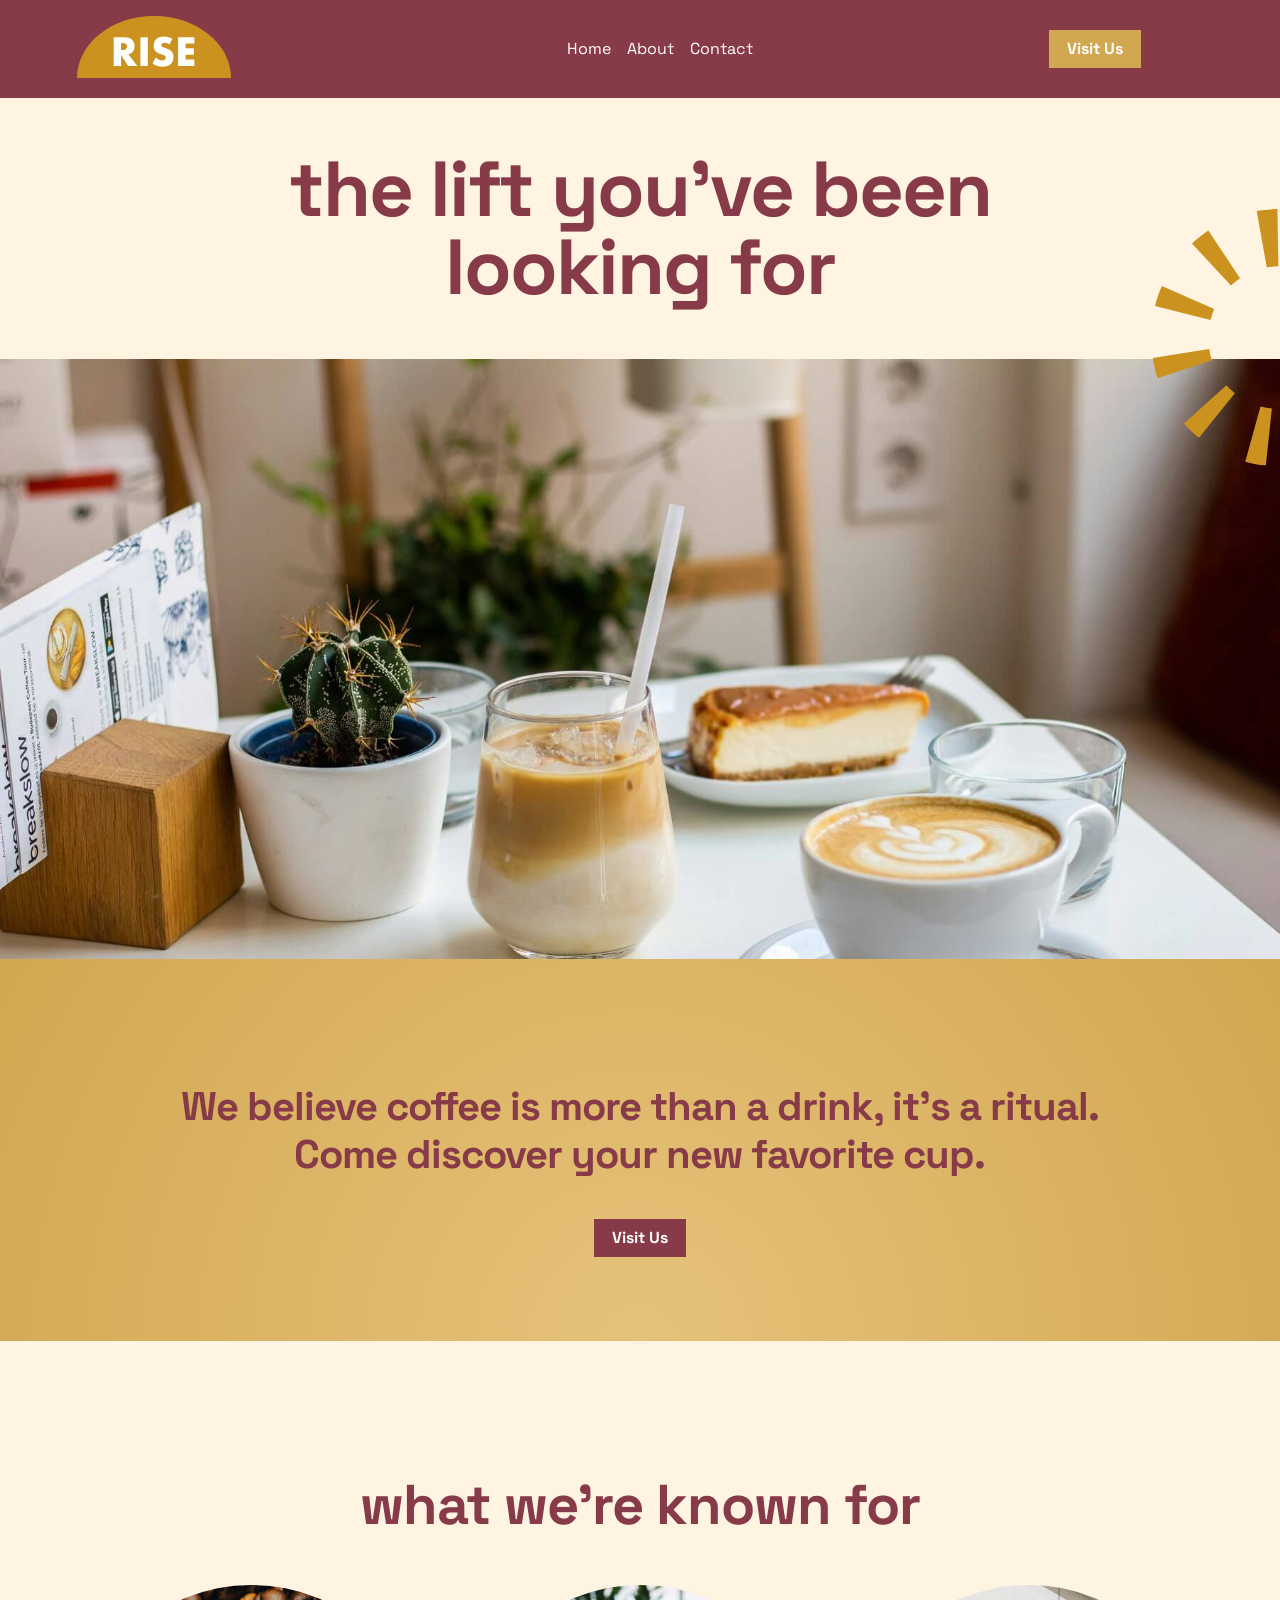
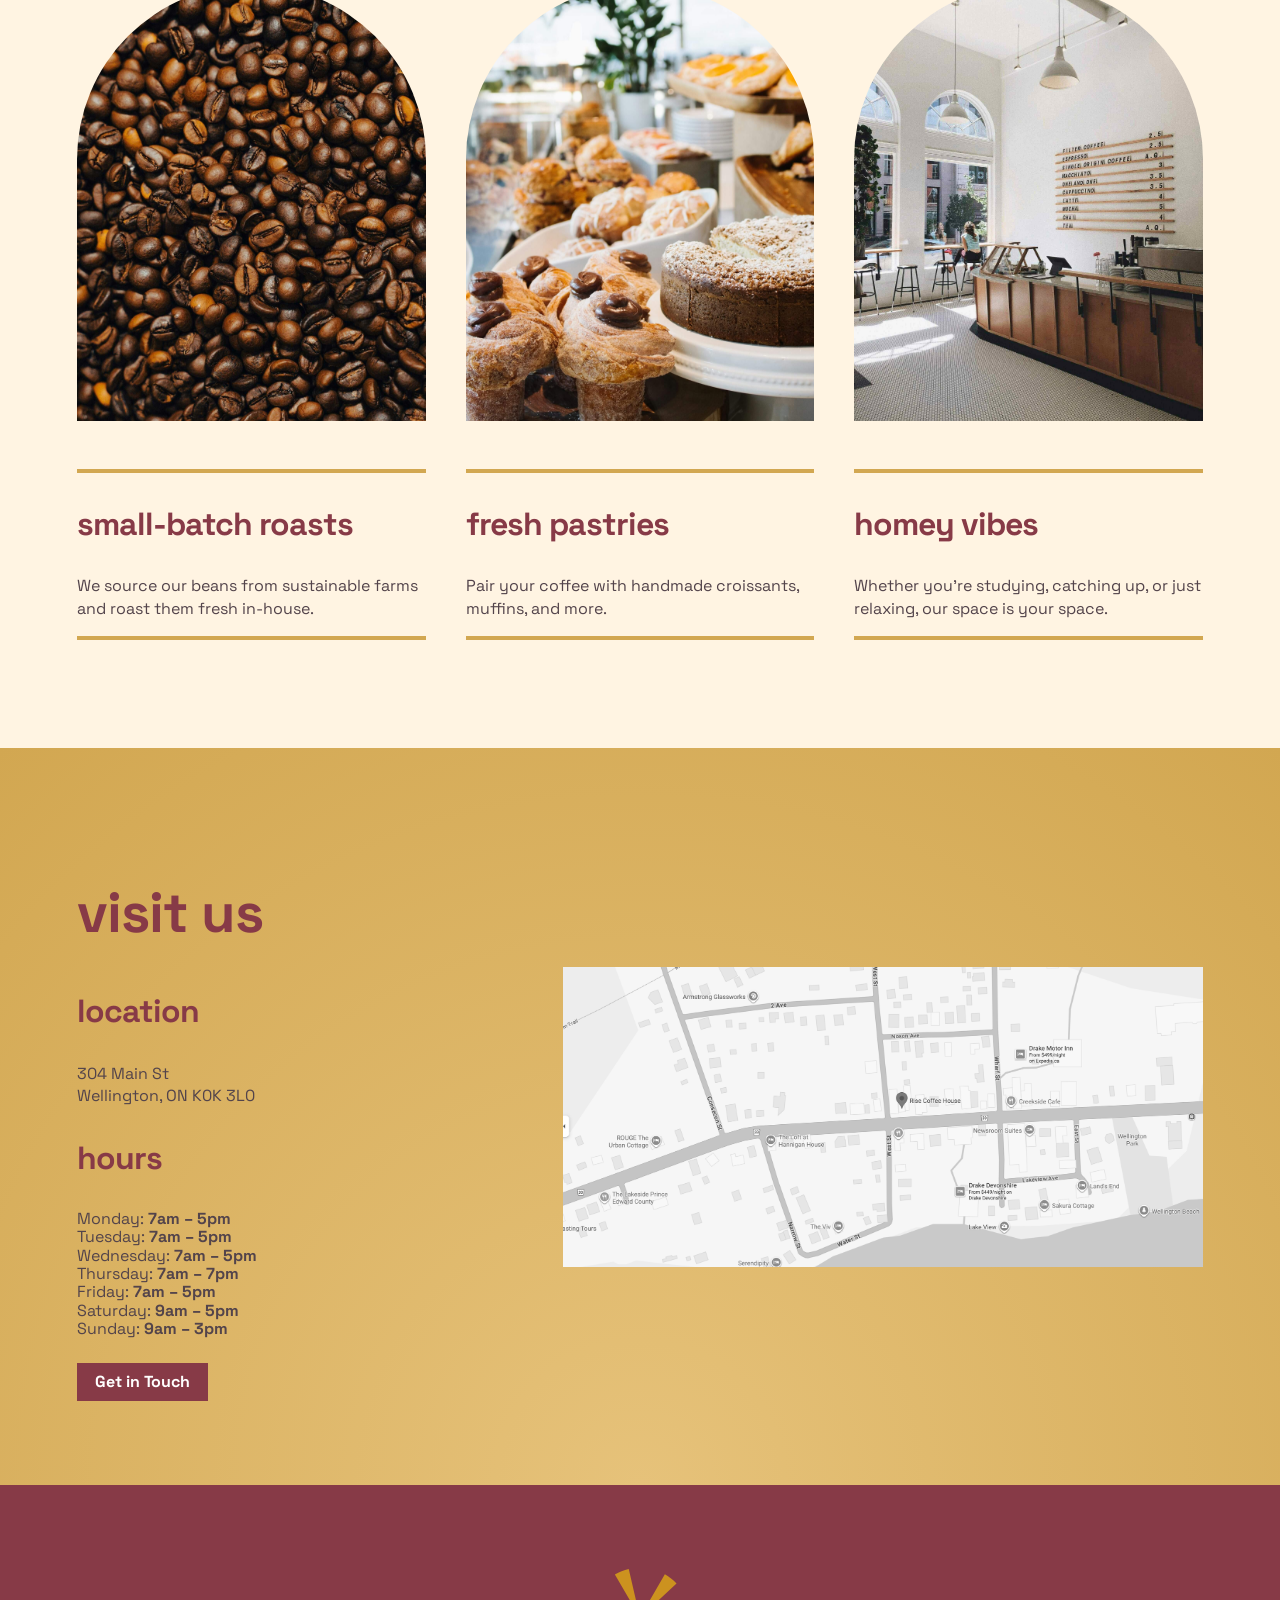
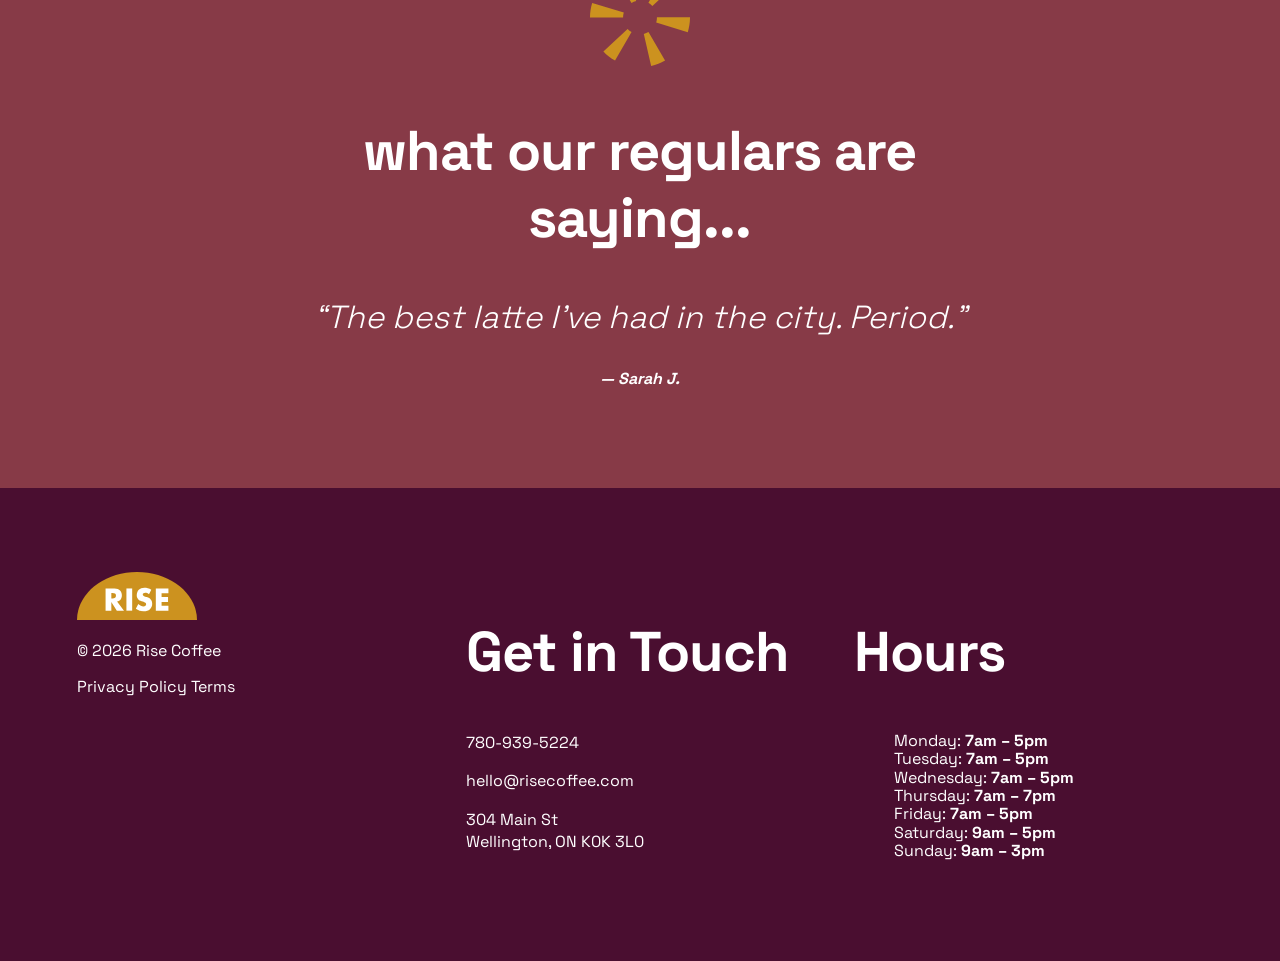
==== index.html @ 9a8814d3 "Merge branch 'main' of https://github.com/stedeo/DESN340-rise-coffee" ====
<!DOCTYPE html>
<html>

<head><!-- The head is a container for information ABOUT the page.
           Nothing in here appears on the page. The browser reads it, the visitor never sees it. -->

	<!-- Which character set to use. Leave this out and apostrophes turn into garbage. -->
	<meta charset="utf-8">
	<!-- Tells a phone to use its real width instead of pretending to be a desktop. -->
	<meta name="viewport" content="width=device-width, initial-scale=1">
	<!-- The browser tab text, and what Google shows in search results. Not a heading on the page. -->
	<title>Rise Coffee</title>

	<!-- STYLES: normalize first, then layout, then style.
	     General to specific. When two rules clash, the later one wins. -->
	<link rel="stylesheet" href="normalize.css"> <!-- Irons out browser default settings. -->
	<link rel="stylesheet" href="layout.css"> <!-- This controls our structure and layout. -->
	<link rel="stylesheet" href="style.css"> <!-- This is where we style the elements of the page. -->

	<!-- FONTS -->
	<link rel="preconnect" href="https://fonts.googleapis.com">
	<link rel="preconnect" href="https://fonts.gstatic.com" crossorigin>
	<link href="https://fonts.googleapis.com/css2?family=Space+Grotesk:wght@300..700&display=swap" rel="stylesheet">

</head>

<body><!-- The body holds everything the visitor actually SEES. -->

	<!-- HEADER: the strip along the top. It is the same on every page of the site,
	     which is why it lives outside <main>. -->
	<header>
		<!-- LOGO -->
		<div class="row row-justify-center row-align-center">
			<div class="col col-lg-2">
				<a href="index.html"><img src="images/rise-logo.svg" class="logo"></a>
			</div>

			<!-- NAVIGATION: a menu is a LIST of related links, so it is marked up as a ul with li inside.
		     CSS takes the bullets off later, but underneath it stays a list, because that is what it is. -->
			<div class="col col-lg-8 col-md-12 col-sm-12">
				<nav>
					<ul>
						<li><a class="nav-link" href="index.html">Home</a></li>
						<li><a class="nav-link" href="about.html">About</a></li>
						<li><a class="nav-link" href="contact.html">Contact</a></li>
					</ul>
				</nav>
			</div>

			<!-- The # in this href jumps to the element with id="visit" further down THIS page,
		     instead of opening a different page. -->
			<div class="col col-lg-2">
				<a class="visit-button" href="#visit">Visit Us</a>
			</div>
		</div>
	</header>

	<!-- MAIN: everything between the header and the footer. This is the part that is
	     actually THIS page. One <main> per page. -->
	<main>

		<!-- SECTION: one horizontal band of the page. Look at the mockup: every time the background colour changes, a new section starts. This page has five.

		     From here on, every section has the same four levels:
		         section  →  container  →  row  →  col
		     The section is the band. The container holds the width. The row makes its
		     children sit side by side. The columns are the things sitting side by side. -->

		<!-- HERO SECTION: the first thing a visitor sees.
		     One wide column, centred. 8 out of 12, pushed to the middle by row-justify-center. -->
		<section class="">
			<div class="container-full">
				<div class="row row-justify-center">
					<!-- DIV: a plain box with no meaning. The class is what gives it a job. -->
					<div class="col col-lg-8 col-md-12 col-sm-12 text-center">
						<!-- h1 is the most important heading on the page. Only ever one per page. -->
						<h1>the lift you’ve been looking for</h1>
					</div>
				</div><!-- row ends -->

				<div class="row">
					<div class="col col-lg-12">
						<!-- img has no closing tag. An image is a thing, not a container, so there is nothing to wrap around and nothing to close.						     
						 img-full makes it fill its column. Every image needs alt text. -->
						<div class="hero-img">
							<img src="images/rise-icon-1.svg" class="hero-icon" alt="">
						</div>
					</div>
				</div><!-- row ends -->
			</div><!-- container ends -->
		</section>


		<!-- FAVOURITE CUP SECTION: gold band in the mockup.
		     Same shape as the hero. One wide centred column, this time 10 of 12. -->
		<section class="section-padding background-gold">
			<div class="container">
				<div class="row row-justify-center">
					<div class="col col-lg-10 col-md-12 col-sm-12 text-center">
						<p class="paragraph-large">We believe coffee is more than a drink, it’s a ritual. Come discover
							your new favorite cup.</p>
						<a href="#visit" class="maroon-button">Visit Us</a>
					</div>
				</div><!-- row ends -->

			</div><!-- container ends -->
		</section>


		<!-- KNOWN FOR SECTION: the three cards.
		     Look at columns 1, 2 and 3 below. They are the SAME block written three times with different words. Write one, get it right, then copy it.

		     Two rows here: a full-width heading, then three equal columns.
		     Three columns of 4 add up to 12. They always add up to 12. -->
		<section class="section-padding">
			<div class="container">

				<!-- ROW -->
				<div class="row">
					<div class="col col-lg-12">
						<h2 class="text-center">what we’re known for</h2>
					</div>
				</div><!-- row ends -->

				<!-- ROW -->
				<div class="row">

					<!-- COLUMN 1 -->
					<div class="col col-lg-4 col-md-6 col-sm-12">
						<div class="card">
							<div class="card-img-wrap">
								<img src="images/rise-coffee-4.jpg" class="card-img" alt="Roasted coffee beans">
							</div>
							<div class="card-border">
							<h3>small-batch roasts</h3>
							<p>We source our beans from sustainable farms and roast them fresh in-house.</p>
							</div>
						</div>
					</div>

					<!-- COLUMN 2 -->
					<div class="col col-lg-4 col-md-6 col-sm-12">
						<div class="card">
							<div class="card-img-wrap">
								<img src="images/rise-coffee-5.jpg" class="card-img" alt="A tray of fresh pastries">
							</div>
							<div class="card-border">
								<h3>fresh pastries</h3>
								<p>Pair your coffee with handmade croissants, muffins, and more.</p>
							</div>
						</div>
					</div>

					<!-- COLUMN 3 -->
					<div class="col col-lg-4 col-md-6 col-sm-12">
						<div class="card">
							<div class="card-img-wrap">
								<img src="images/rise-coffee-2.jpg" class="card-img" alt="The cafe seating area">
							</div>
							<div class="card-border">
								<h3>homey vibes</h3>
								<p>Whether you’re studying, catching up, or just relaxing, our space is your space.</p>
							</div>
						</div>
					</div>

				</div><!-- row ends -->

			</div><!-- container ends -->
		</section>


		<!-- VISIT US SECTION. The id="visit" is what the Visit Us buttons jump to.
		     An id can only be used once per page. A class can be used as often as you like.

		     Two UNEQUAL columns this time: 5 and 7. Still adds up to 12.
		     row-align-center lines them up vertically in the middle of each other. -->
		<section id="visit" class="section-padding background-gold">
			<div class="container">

				<!-- ROW -->
				<div class="row row-align-center">

					<!-- COLUMN 1: the details -->
					<div class="col col-lg-5 col-md-12 col-sm-12">
						<h2>visit us</h2>

						<h3>location</h3>
						<p>304 Main St<br>Wellington, ON K0K 3L0</p>

						<!-- Opening hours are a list of related items, so: another ul.
						     Same two tags as the navigation, doing a completely different job. -->
						<h3>hours</h3>
						<ul class="hours">
							<li>Monday: <strong>7am – 5pm</strong></li>
							<li>Tuesday: <strong>7am – 5pm</strong></li>
							<li>Wednesday: <strong>7am – 5pm</strong></li>
							<li>Thursday: <strong>7am – 7pm</strong></li>
							<li>Friday: <strong>7am – 5pm</strong></li>
							<li>Saturday: <strong>9am – 5pm</strong></li>
							<li>Sunday: <strong>9am – 3pm</strong></li>
						</ul>
						<div class="button-margin">
							<a href="#visit" class="maroon-button">Get in Touch</a>
						</div>
					</div>

					<!-- COLUMN 2: the map -->
					<div class="col col-lg-7 col-md-12 col-sm-12">
						<img src="images/map.png" class="img-full" alt="Map showing the location of Rise Coffee">
					</div>

				</div><!-- row ends -->

			</div><!-- container ends -->
		</section>


		<!-- TESTIMONIALS SECTION: maroon band in the mockup.
		     text-white goes on EACH element that needs it, not on the section.
		     A colour inherited from a parent loses to a rule that targets the element directly, and h2 already has a colour of its own. -->
		<section class="section-padding background-maroon-light">
			<div class="container">

				<!-- ROW -->
				<div class="row row-justify-center">
					<div class="col col-lg-8 col-md-12 col-sm-12 text-center">
						<!-- Decorative image, so alt is empty. A screen reader skips it. -->
						<img src="images/rise-icon-2.svg" style="width: 100px" alt="">
						<h2 class="text-white">what our regulars are saying...</h2>
						<p class="text-white quote-text">“The best latte I’ve had in the city. Period.”</p>
						<p class="text-white quote-author">— Sarah J.</p>
					</div>
				</div><!-- row ends -->

			</div><!-- container ends -->
		</section>

	</main>


	<!-- FOOTER: three equal columns. Same shape as the known for section,
	     4 + 4 + 4 = 12. The footer sits outside <main> because it repeats
	     on every page, exactly like the header. -->
	<footer class="section-padding background-maroon">
		<div class="container">

			<!-- ROW -->
			<div class="row">

				<!-- COLUMN 1 -->
				<div class="col col-lg-4 col-md-6 col-sm-12">
					<a href="index.html"><img src="images/rise-logo.svg" style="width:120px;" alt="rise logo"></a>
					<p class="text-white">© 2026 Rise Coffee</p>
					<a href="#" class="nav-link">Privacy Policy</a>
					<a href="#" class="nav-link">Terms</a>
				</div>

				<!-- COLUMN 2 -->
				<div class="col col-lg-4 col-md-6 col-sm-12">
					<h2 class="text-white">Get in Touch</h2>
					<p class="text-white">780-939-5224</p>
					<p class="text-white">hello@risecoffee.com</p>
					<p class="text-white">304 Main St<br>Wellington, ON K0K 3L0</p>
				</div>

				<!-- COLUMN 3 -->
				<div class="col col-lg-4 col-md-6 col-sm-12">
					<h2 class="text-white">Hours</h2>
					<ul>
						<li class="text-white">Monday: <strong>7am – 5pm</strong></li>
						<li class="text-white">Tuesday: <strong>7am – 5pm</strong></li>
						<li class="text-white">Wednesday: <strong>7am – 5pm</strong></li>
						<li class="text-white">Thursday: <strong>7am – 7pm</strong></li>
						<li class="text-white">Friday: <strong>7am – 5pm</strong></li>
						<li class="text-white">Saturday: <strong>9am – 5pm</strong></li>
						<li class="text-white">Sunday: <strong>9am – 3pm</strong></li>
					</ul>
				</div>

			</div><!-- row ends -->

		</div><!-- container ends -->
	</footer>

</body>

</html>
---- layout.css ----
/* CONTAINER */
.container {
    display: block;
    width: 88%;
    max-width: 1400px;
    margin: 0 auto;
}

.container-full {
    display: block;
    width: 100%;
    overflow: hidden;
}

/* ROW */
.row {
    display: flex;
    flex-wrap: wrap;
    align-items: stretch;
    margin: 0px -20px;
}

.row-justify-center {
    justify-content: center;
}

.row-justify-end {
    justify-content: flex-end;
}

.row-justify-between {
    justify-content: space-between;
}

.row-align-end {
    align-items: flex-end;
}

.row-align-center {
    align-items: center;
}

/* COLUMN */
.col {
    flex-grow: 1;
    flex-shrink: 1;
    flex-basis: 0%;
    padding: 0px 20px;
}

.col-lg-1 {
    max-width: 8.33%;
}

.col-lg-2 {
    max-width: 16.67%;
}

.col-lg-3 {
    max-width: 25%;
}

.col-lg-4 {
    max-width: 33.33%;
}

.col-lg-5 {
    max-width: 41.67%;
}

.col-lg-6 {
    max-width: 50%;
}

.col-lg-7 {
    max-width: 58.33%;
}

.col-lg-8 {
    max-width: 66.67%;
}

.col-lg-9 {
    max-width: 75%;
}

.col-lg-10 {
    max-width: 83.33%;
}

.col-lg-11 {
    max-width: 91.67%;
}

.col-lg-12 {
    max-width: 100%;
}

/* UTILITIES */
.section-padding {
    padding: 84px 0px;
}

.text-center {
    text-align: center;
}

.text-right {
    text-align: right;
}

.text-left {
    text-align: left;
    ;
}

.img-full {
    display: block;
    width: 100%
}

.button-margin {
    margin-top: 24px;
}


/* ============================================
   TABLET   481 to 768
   ============================================ */

@media screen and (max-width: 768px) and (min-width: 481px) {

    .col-md-1 {
        flex-basis: 8.33%;
        max-width: 8.33%;
    }

    .col-md-2 {
        flex-basis: 16.67%;
        max-width: 16.67%;
    }

    .col-md-3 {
        flex-basis: 25.00%;
        max-width: 25.00%;
    }

    .col-md-4 {
        flex-basis: 33.33%;
        max-width: 33.33%;
    }

    .col-md-5 {
        flex-basis: 41.67%;
        max-width: 41.67%;
    }

    .col-md-6 {
        flex-basis: 50.00%;
        max-width: 50.00%;
    }

    .col-md-7 {
        flex-basis: 58.33%;
        max-width: 58.33%;
    }

    .col-md-8 {
        flex-basis: 66.67%;
        max-width: 66.67%;
    }

    .col-md-9 {
        flex-basis: 75.00%;
        max-width: 75.00%;
    }

    .col-md-10 {
        flex-basis: 83.33%;
        max-width: 83.33%;
    }

    .col-md-11 {
        flex-basis: 91.67%;
        max-width: 91.67%;
    }

    .col-md-12 {
        flex-basis: 100%;
        max-width: 100%;
    }

}

/* ============================================
   SMARTPHONE   480 and below
   Written after the tablet block, so it wins.
   ============================================ */

@media screen and (max-width: 480px) {

    .col-sm-1 {
        flex-basis: 8.33%;
        max-width: 8.33%;
    }

    .col-sm-2 {
        flex-basis: 16.67%;
        max-width: 16.67%;
    }

    .col-sm-3 {
        flex-basis: 25.00%;
        max-width: 25.00%;
    }

    .col-sm-4 {
        flex-basis: 33.33%;
        max-width: 33.33%;
    }

    .col-sm-5 {
        flex-basis: 41.67%;
        max-width: 41.67%;
    }

    .col-sm-6 {
        flex-basis: 50.00%;
        max-width: 50.00%;
    }

    .col-sm-7 {
        flex-basis: 58.33%;
        max-width: 58.33%;
    }

    .col-sm-8 {
        flex-basis: 66.67%;
        max-width: 66.67%;
    }

    .col-sm-9 {
        flex-basis: 75.00%;
        max-width: 75.00%;
    }

    .col-sm-10 {
        flex-basis: 83.33%;
        max-width: 83.33%;
    }

    .col-sm-11 {
        flex-basis: 91.67%;
        max-width: 91.67%;
    }

    .col-sm-12 {
        flex-basis: 100%;
        max-width: 100%;
    }

}
---- style.css ----
/* GLOBAL STYLES */
html {
    box-sizing: border-box;
}

*,
*:before,
*:after {
    box-sizing: inherit;
}

body {
    font-family: "Space Grotesk", sans-serif;
    color: #53444B;
    background-color: #FFF4E2;
}

header {
    background-color: #873A47;
    padding: 16px 6%;
}

/* BACKGROUND */
.background-gold {
    background-image: radial-gradient(circle at 50% 100%, #E6C27A, #D2A751);
    /*background-color: #D2A751;*/
}

.background-maroon-light {
    background-color: #873A47;
}

.background-maroon-dark {
    background-color: #4A0E30;
}

.text-white {
    color: white;
}

/* FONTS */
h1 {
    font-size: 78px;
    line-height: 100%;
    font-weight: 700;
    letter-spacing: -2px;
    color: #873A47
}

h2 {
    font-size: 56px;
    line-height: 120%;
    font-weight: 700;
    letter-spacing: -1px;
    color: #873A47
}

h3 {
    font-size: 32px;
    line-height: 120%;
    font-weight: 700;
    letter-spacing: -1px;
    color: #873A47
}

p {
    font-size: 16px;
    line-height: 140%;
    font-weight: 400;
    color: #53444B;
}

.quote-text {
    font-size: 32px;
    font-style: italic;
    line-height: 120%;
    font-weight: 300;
    letter-spacing: -2%;
}

.quote-author {
    font-size: 16px;
    font-style: italic;
    line-height: 120%;
    font-weight: bold;
    letter-spacing: 14%;
}

/* NAVIGATION */
nav,
li {
    list-style: none;
    padding-left: 0;
}

.hamburger { 
    display: none;
    width: 32px;
    height: 24px;
    flex-direction: column;
    justify-content: space-between;
}

.hamburger-bar {
    width: 100%;
    height: 4px;
    background-color: #ffffff;
    border-radius: 2px;
}

/* this is targeting the list items in navigation*/
nav ul {
    display: flex;
    justify-content: center;
    gap: 16px;
}

.nav-link {
    color: #ffffff;
    text-decoration: none;
}

.paragraph-large {
    font-size: 40px;
    line-height: 120%;
    font-weight: 700;
    letter-spacing: -1px;
    color: #873A47;
}

.visit-button {
    text-decoration: none;
    display: inline-block;
    font-size: 16px;
    background-color: #D2A751;
    font-weight: 700;
    padding: 10px 18px;
    color: #FFFFFF;
    white-space: nowrap;
}

.visit-button:hover {
    background-color: #E6C27A;
}

.maroon-button {
    text-decoration: none;
    display: inline-block;
    font-size: 16px;
    background-color: #873A47;
    font-weight: 700;
    padding: 10px 18px;
    color: #FFFFFF;
}

.maroon-button:hover {
    background-color: #4A0E30;
}

footer {
    background-color: #4A0E30;
}

.footer h3,
.footer p,
.footer ul,
.footer a {
    text-decoration: none;
}

.hours {
    text-decoration: none;
    padding-left: 0px;
}

.footer p,
.footer ul {
    font-size: 14px;
    line-height: 180%;
}

.horizontal-line {
    width: 100%;
    height: 4px;
    background-color: #D2A751;
}

.card {
    display: flex;
    flex-direction: column;
    height: 100%;
    gap: 24px;
    flex-grow: 1;
}

.card-border {
    border-top: solid 4px #D2A751;
    border-bottom: solid 4px #D2A751;
    margin: 24px 0;
    flex-grow: 1;
}

/* IMAGES*/
.card-img-wrap {
    width: 100%;
    aspect-ratio: 4/5;
    border-radius: 200px 200px 0px 0px;
    overflow: hidden;
}

.card-img-wrap2 {
    width: 100%;
    aspect-ratio: 4/5;
    border-radius: 300px 300px 0px 0px;
    overflow: hidden;
}

.card-img {
    width: 100%;
    height: 100%;
    object-fit: cover;
}

.hero-img {
    position: relative;
    background-image: url(images/rise-coffee-1.jpg);
    background-size: cover;
    background-repeat: no-repeat;
    height: 600px;
    z-index: 0;
}

.overflow-hidden {
    overflow: hidden;
}

.hero-img2 {
    position: relative;
    background-image: url(images/rise-coffee-2.jpg);
    background-position-y: -600px;
    background-size: cover;
    background-repeat: no-repeat;
    height: 580px;
    z-index: 0;
}

.hero-icon {
    position: absolute;
    width: 20%;
    top: -25%;
    right: -10%;
    transform: rotate(-2deg);
}

.hero-icon2 {
    position: absolute;
    width: 35%;
    bottom: -45%;
    left: -15%;
    transform: rotate(4deg);
}

/* FORM */
.contact-form {
    display: grid;
    grid-template-columns: 1fr 1fr;
    gap: 24px;
}

.input-text,
.input-message {
    width: 100%;
    border: 0;

}

.input-text {
    min-height: 32px;
}

.input-message {
    min-height: 100px;
}

.field-wide {
    grid-column: 1/3;
}

.form-submit {
    grid-column: 1/3;
    justify-self: start;
    border: none;
}

textarea {
    resize: none;
}

/* Tablet*/
@media screen and (max-width: 768px) and (min-width: 481px) {
    h1 {
        font-size: 56px;
    }

    h2 {
        font-size: 40px;
    }

    h3 {
        font-size: 28px;
    }

    .paragraph-large {
        font-size: 30px;
    }

    .section-padding {
        padding: 56px 0px;
    }

}

/* MOBILE   0 to 480 */
@media screen and (max-width: 480px) {
    h1 {
        font-size: 40px;
    }

    h2 {
        font-size: 32px;
    }

    h3 {
        font-size: 24px;
    }

    .paragraph-large {
        font-size: 24px;
    }

    .section-padding {
        padding: 40px 0px;
    }
}

/* DESKTOP */
@media screen and (max-width: 1440px) and (min-width: 1280px) {}

/* EXTRA-LARGE */
@media screen and (min-width: 1441px) {}
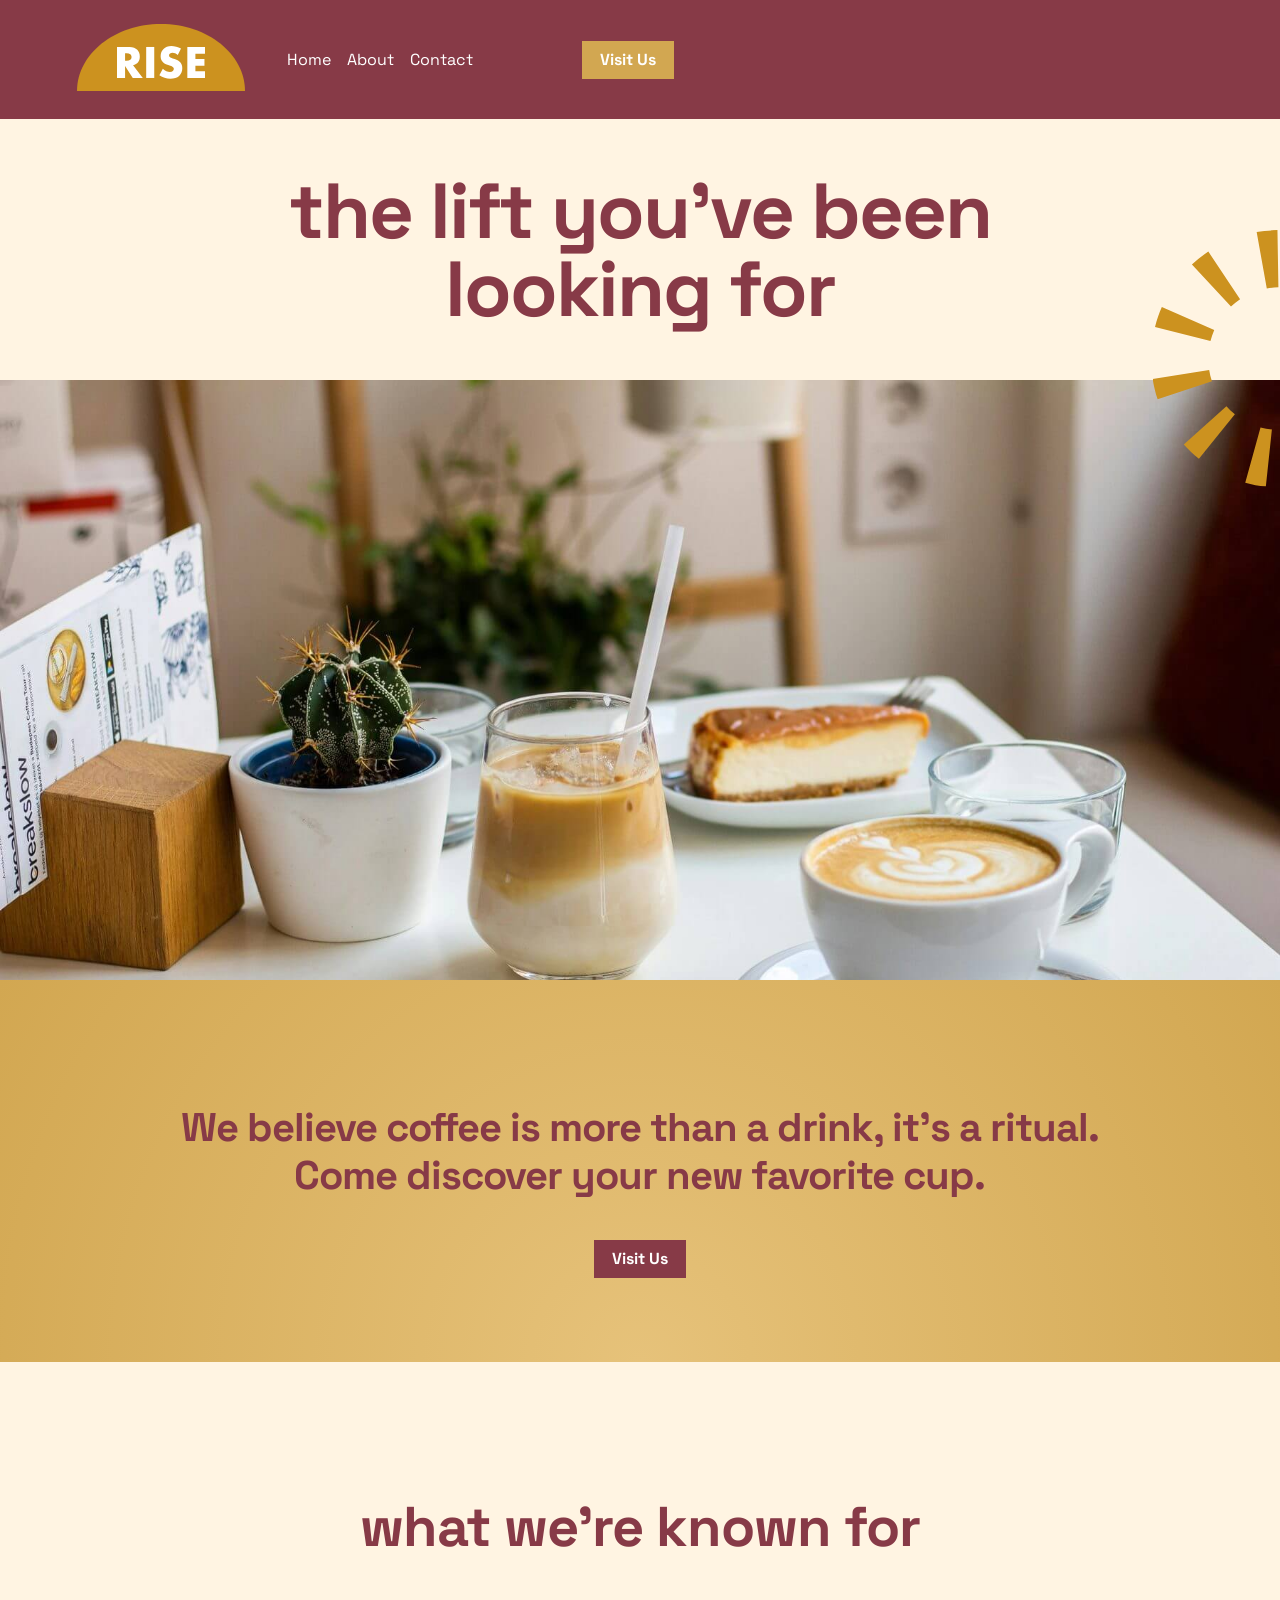
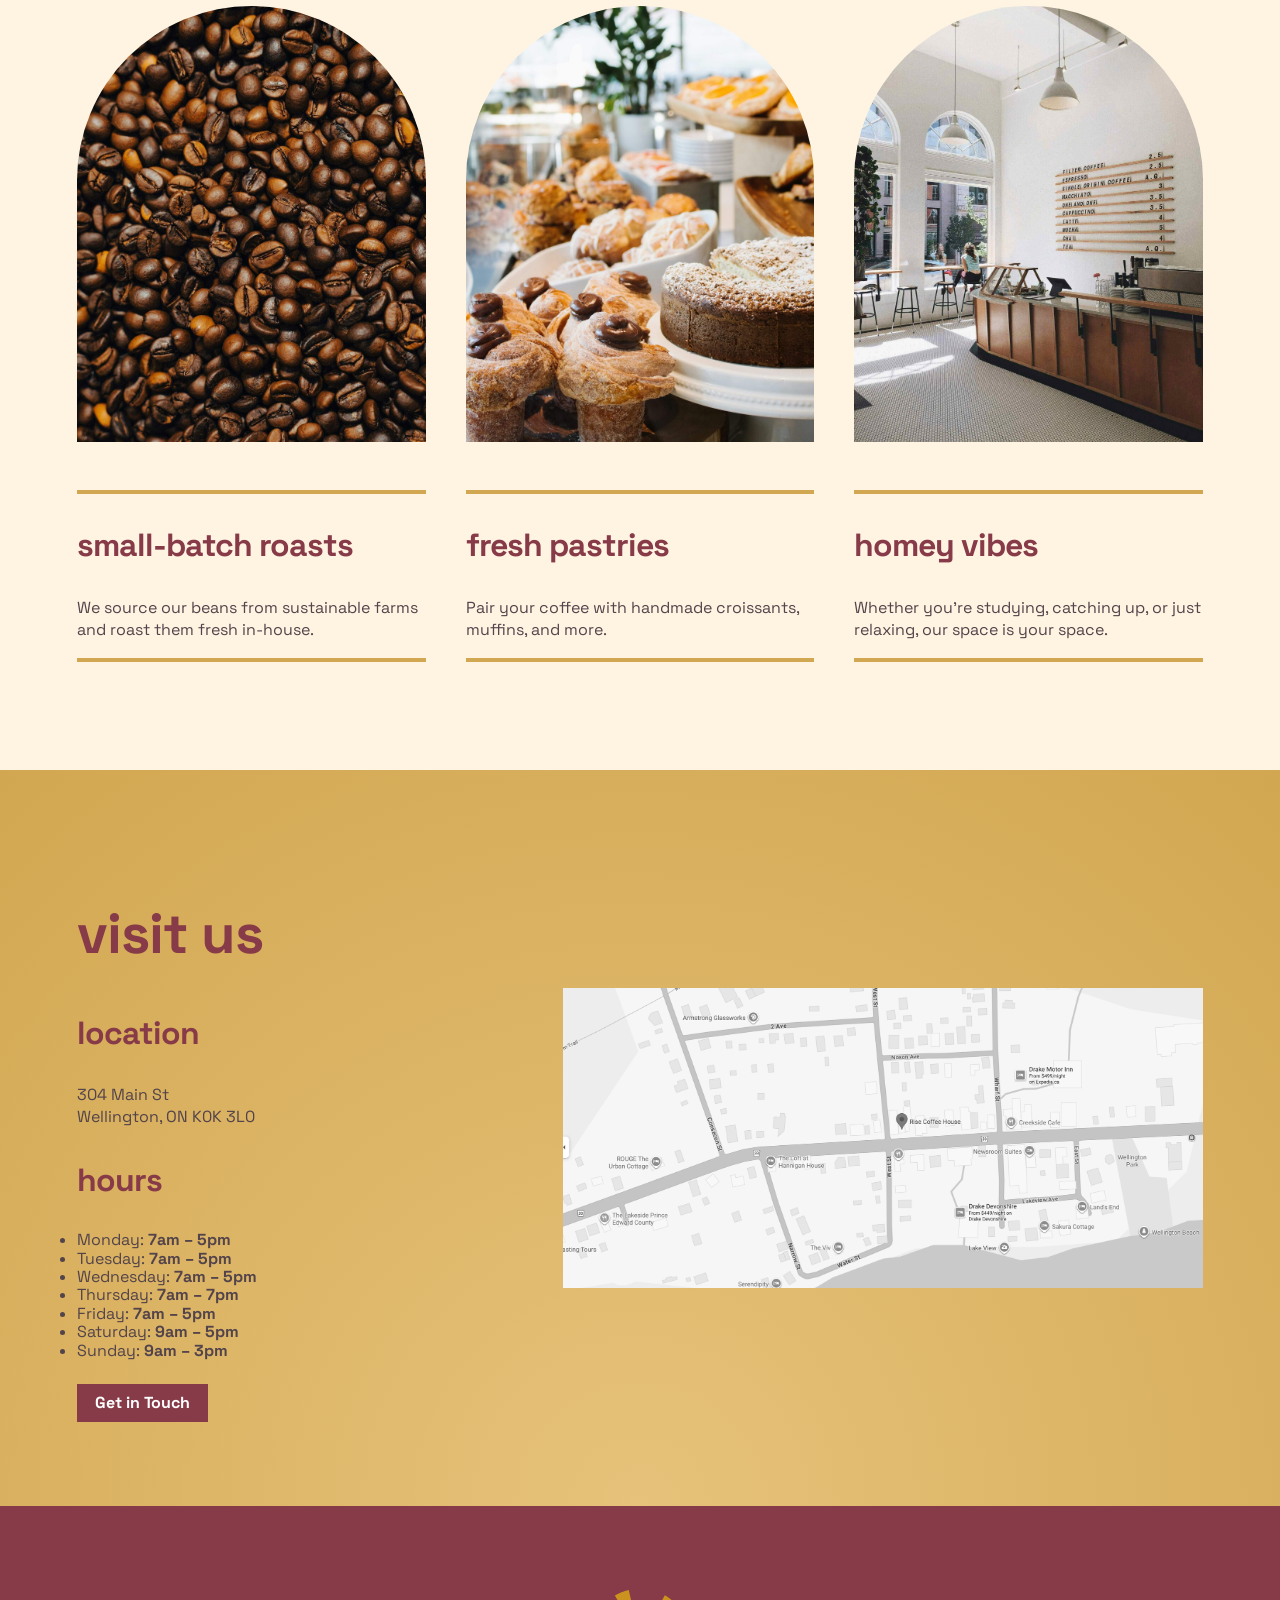
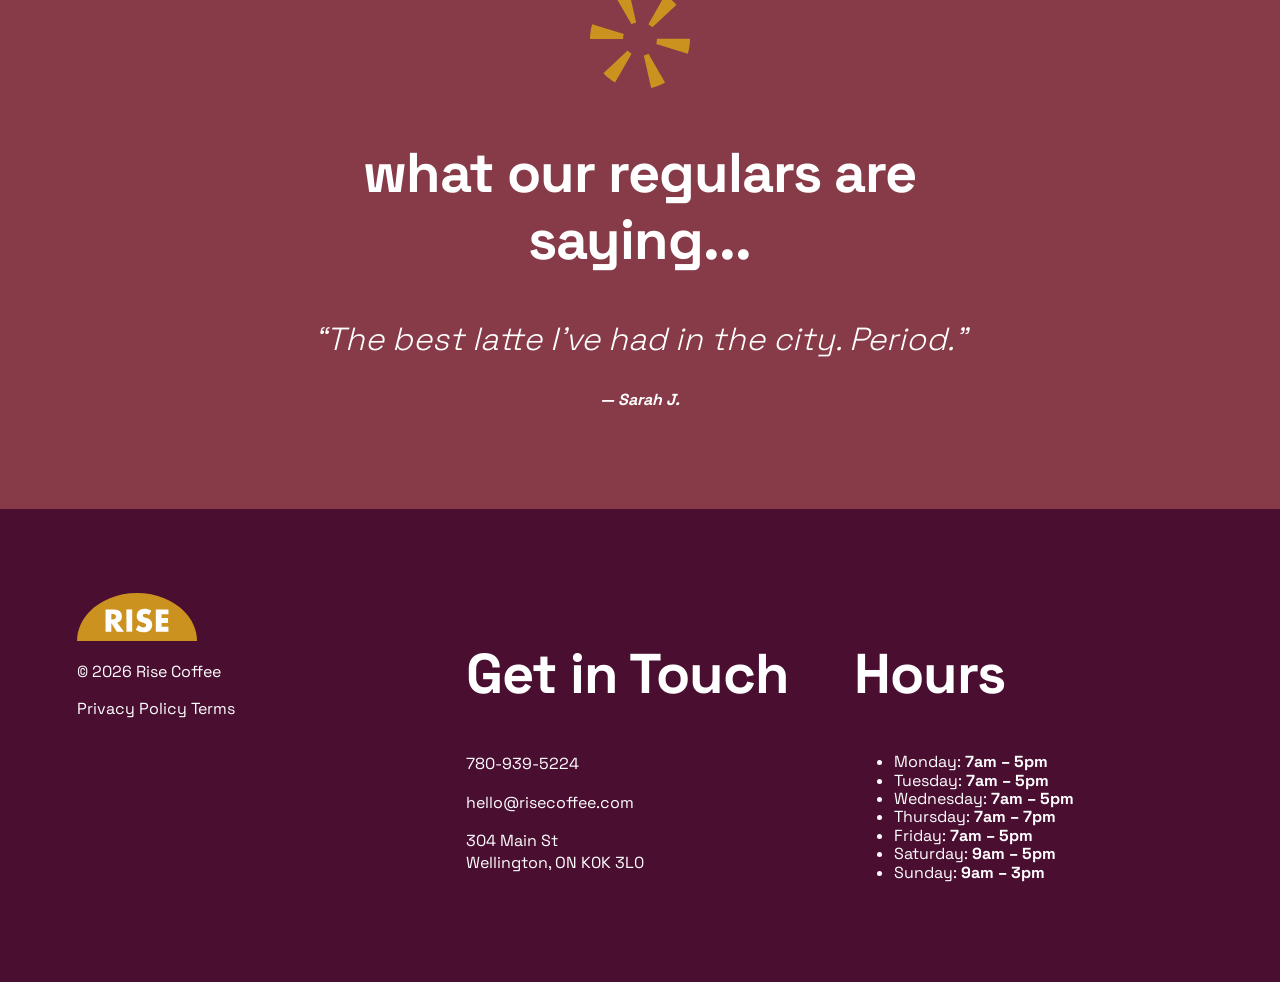
==== commit 1eea839b: "test" ====
--- a/index.html
+++ b/index.html
@@ -49,10 +49,17 @@
 
 			<!-- The # in this href jumps to the element with id="visit" further down THIS page,
 		     instead of opening a different page. -->
-			<div class="col col-lg-2">
-				<a class="visit-button" href="#visit">Visit Us</a>
+			<div class="col col-lg-2 col-sm-12">
+				<a class="nav-visit visit-button" href="#visit">Visit Us</a>
+				<div class="hamburger">
+					<div class="hamburger-bar"></div>
+					<div class="hamburger-bar"></div>
+					<div class="hamburger-bar"></div>
+				</div>
 			</div>
+
 		</div>
+
 	</header>
 
 	<!-- MAIN: everything between the header and the footer. This is the part that is
@@ -132,8 +139,8 @@
 								<img src="images/rise-coffee-4.jpg" class="card-img" alt="Roasted coffee beans">
 							</div>
 							<div class="card-border">
-							<h3>small-batch roasts</h3>
-							<p>We source our beans from sustainable farms and roast them fresh in-house.</p>
+								<h3>small-batch roasts</h3>
+								<p>We source our beans from sustainable farms and roast them fresh in-house.</p>
 							</div>
 						</div>
 					</div>
--- a/style.css
+++ b/style.css
@@ -17,7 +17,14 @@
 
 header {
     background-color: #873A47;
-    padding: 16px 6%;
+    padding: 24px 6%;
+    display: flex;
+    align-items: center;
+    justify-content: space-between;
+}
+
+.logo {
+    width: 168px;
 }
 
 /* BACKGROUND */
@@ -87,13 +94,18 @@
 }
 
 /* NAVIGATION */
-nav,
-li {
+nav li {
     list-style: none;
     padding-left: 0;
 }
 
-.hamburger { 
+nav ul {
+    display: flex;
+    justify-content: center;
+    gap: 50px;
+}
+
+.hamburger {
     display: none;
     width: 32px;
     height: 24px;
@@ -341,6 +353,32 @@
     .section-padding {
         padding: 40px 0px;
     }
+
+    .hamburger {
+        display: flex;
+    }
+
+    .nav {
+        display: none;
+    }
+
+    .nav-visit {
+        display: none;
+    }
+
+    .nav-link {
+        display: none;
+    }
+
+    header {
+        padding: 16px 6%;
+    }
+
+    .logo {
+        width: 104px;
+    }
+
+
 }
 
 /* DESKTOP */
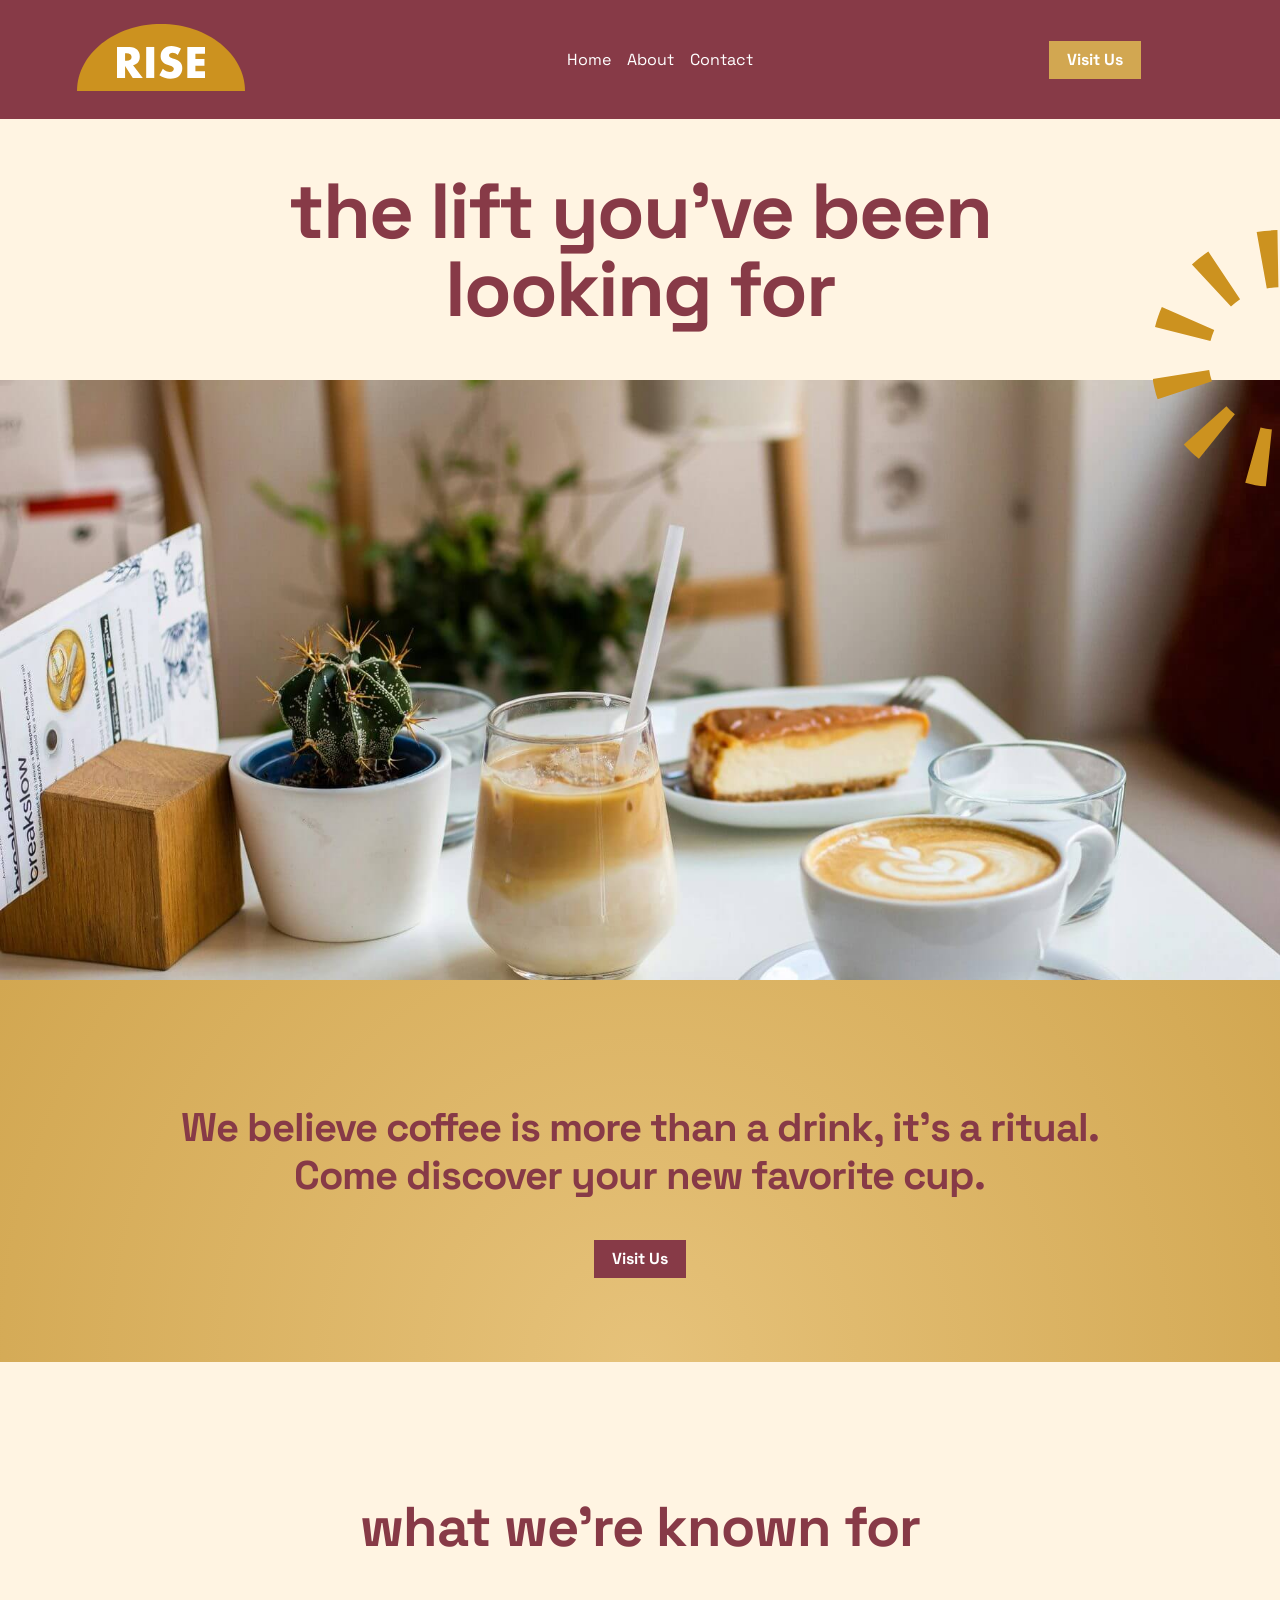
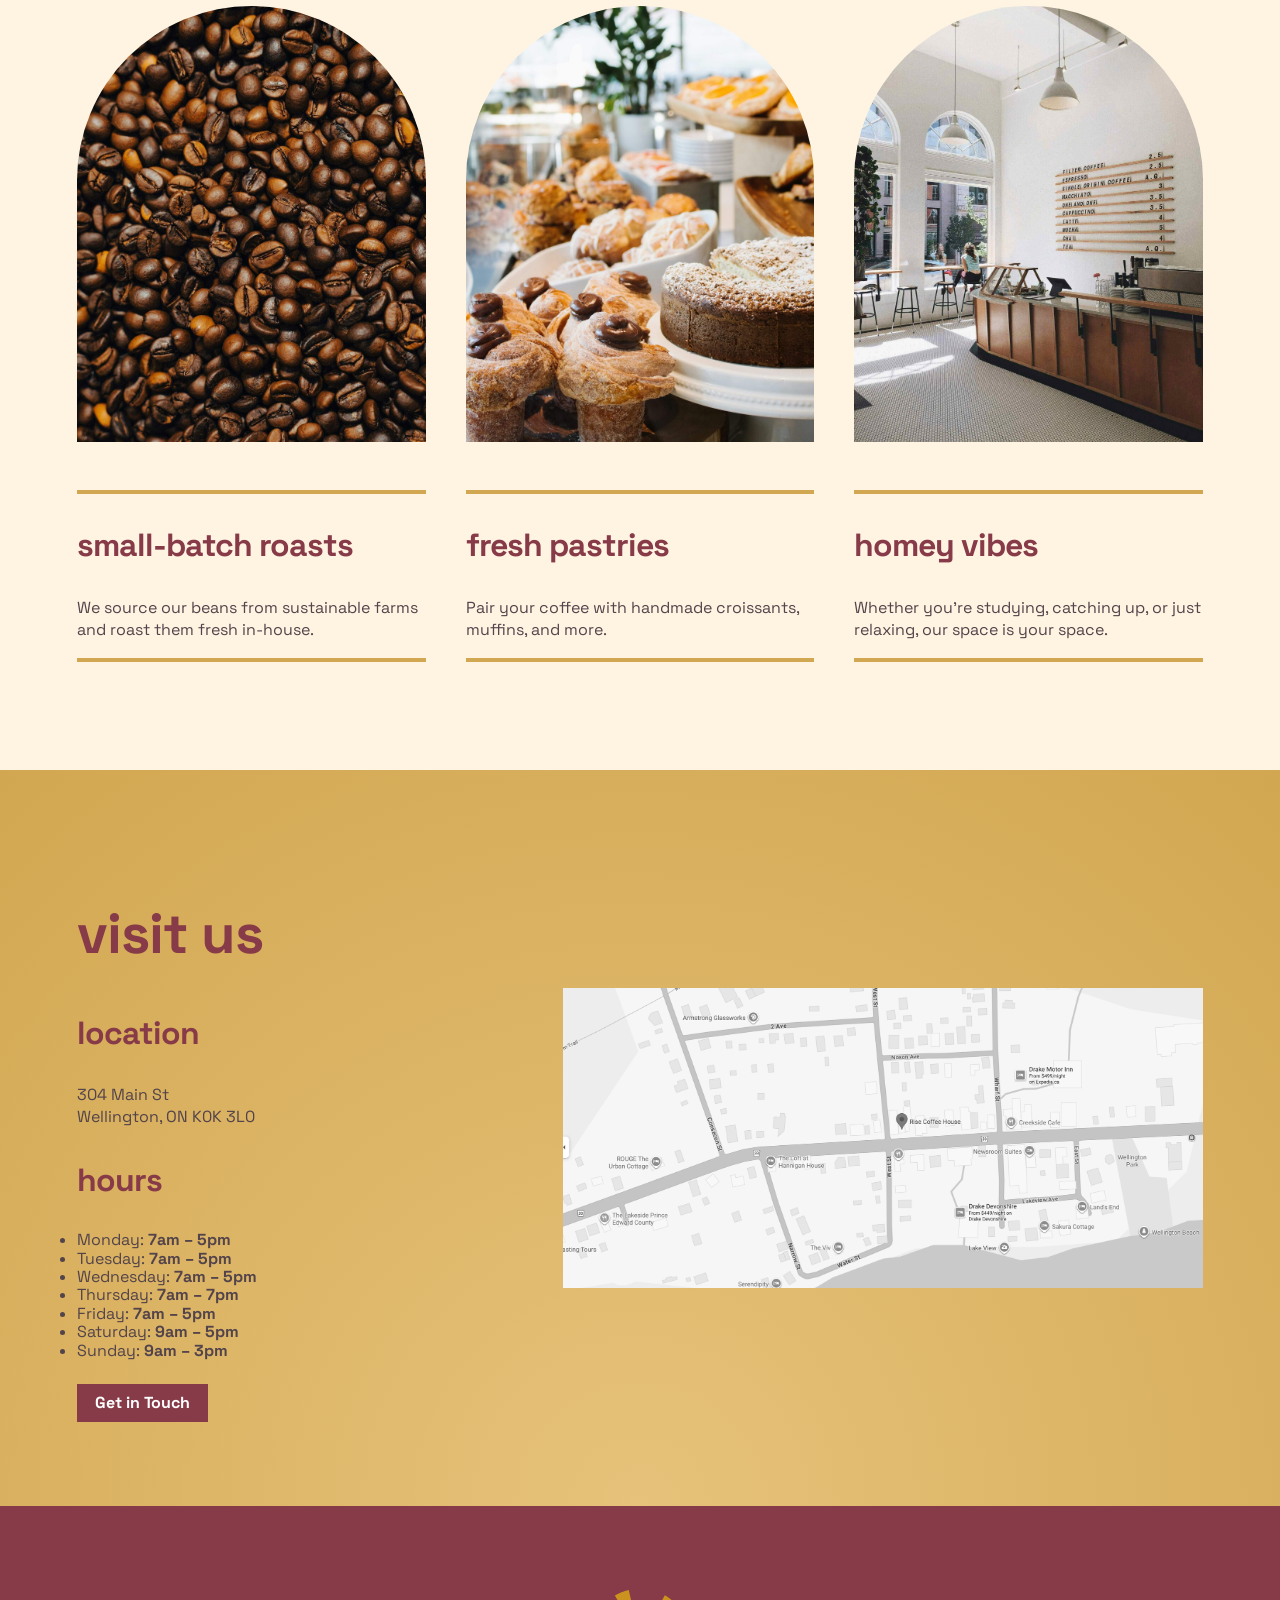
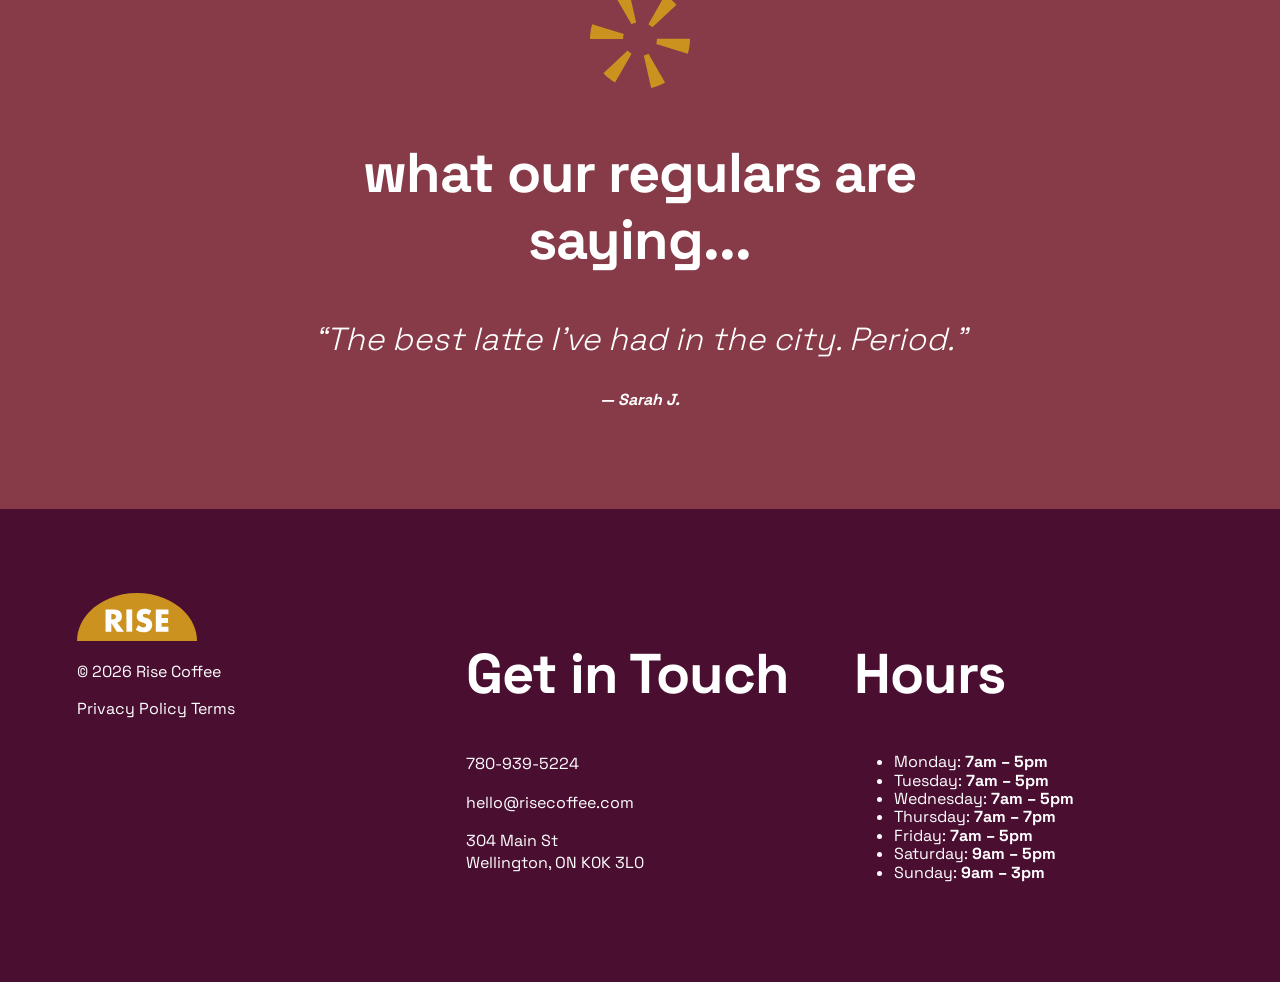
==== commit 960df5d2: "updated responsive layout for hand in" ====
--- a/index.html
+++ b/index.html
@@ -31,13 +31,13 @@
 	<header>
 		<!-- LOGO -->
 		<div class="row row-justify-center row-align-center">
-			<div class="col col-lg-2">
+			<div class="col col-lg-2 col-md-2">
 				<a href="index.html"><img src="images/rise-logo.svg" class="logo"></a>
 			</div>
 
 			<!-- NAVIGATION: a menu is a LIST of related links, so it is marked up as a ul with li inside.
 		     CSS takes the bullets off later, but underneath it stays a list, because that is what it is. -->
-			<div class="col col-lg-8 col-md-12 col-sm-12">
+			<div class="col col-lg-8 col-md-8 col-sm-12">
 				<nav>
 					<ul>
 						<li><a class="nav-link" href="index.html">Home</a></li>
@@ -49,7 +49,7 @@
 
 			<!-- The # in this href jumps to the element with id="visit" further down THIS page,
 		     instead of opening a different page. -->
-			<div class="col col-lg-2 col-sm-12">
+			<div class="col col-lg-2 col-md-2 col-sm-2">
 				<a class="nav-visit visit-button" href="#visit">Visit Us</a>
 				<div class="hamburger">
 					<div class="hamburger-bar"></div>
@@ -57,7 +57,6 @@
 					<div class="hamburger-bar"></div>
 				</div>
 			</div>
-
 		</div>
 
 	</header>
@@ -233,7 +232,7 @@
 				<div class="row row-justify-center">
 					<div class="col col-lg-8 col-md-12 col-sm-12 text-center">
 						<!-- Decorative image, so alt is empty. A screen reader skips it. -->
-						<img src="images/rise-icon-2.svg" style="width: 100px" alt="">
+						<img src="images/rise-icon-2.svg" class="rise2-icon" alt="">
 						<h2 class="text-white">what our regulars are saying...</h2>
 						<p class="text-white quote-text">“The best latte I’ve had in the city. Period.”</p>
 						<p class="text-white quote-author">— Sarah J.</p>
@@ -257,7 +256,7 @@
 
 				<!-- COLUMN 1 -->
 				<div class="col col-lg-4 col-md-6 col-sm-12">
-					<a href="index.html"><img src="images/rise-logo.svg" style="width:120px;" alt="rise logo"></a>
+					<a href="index.html"><img src="images/rise-logo.svg" class="footer-icon" alt="rise logo"></a>
 					<p class="text-white">© 2026 Rise Coffee</p>
 					<a href="#" class="nav-link">Privacy Policy</a>
 					<a href="#" class="nav-link">Terms</a>
--- a/style.css
+++ b/style.css
@@ -18,7 +18,6 @@
 header {
     background-color: #873A47;
     padding: 24px 6%;
-    display: flex;
     align-items: center;
     justify-content: space-between;
 }
@@ -249,10 +248,11 @@
 .hero-img2 {
     position: relative;
     background-image: url(images/rise-coffee-2.jpg);
-    background-position-y: -600px;
+    background-position-y: 50%;
     background-size: cover;
     background-repeat: no-repeat;
     height: 580px;
+    /* width: 100%; */
     z-index: 0;
 }
 
@@ -272,6 +272,14 @@
     transform: rotate(4deg);
 }
 
+.footer-icon {
+    width: 120px;
+}
+
+.rise2-icon {
+    width: 100px;
+}
+
 /* FORM */
 .contact-form {
     display: grid;
@@ -330,6 +338,30 @@
         padding: 56px 0px;
     }
 
+    header .row {
+        flex-wrap: nowrap;
+    }
+
+    .logo {
+        width: 104px;
+
+    }
+
+    .nav-visit {
+        display: none;
+    }
+
+    nav {
+        display: none;
+    }
+
+    .hamburger {
+        display: flex;
+    }
+
+    .hero-img2 {
+        height: 480px;
+    }
 }
 
 /* MOBILE   0 to 480 */
@@ -378,6 +410,24 @@
         width: 104px;
     }
 
+    header .row {
+        flex-wrap: nowrap;
+    }
+
+    .contact-form {
+        grid-template-columns: 1fr;
+    }
+
+    .field-wide {
+        grid-column: 1 / 2;
+    }
+
+    .form-submit {
+        grid-column: 1 / 2;
+    }
+    .hero-img2 {
+    height: 240px;
+}
 
 }
 
